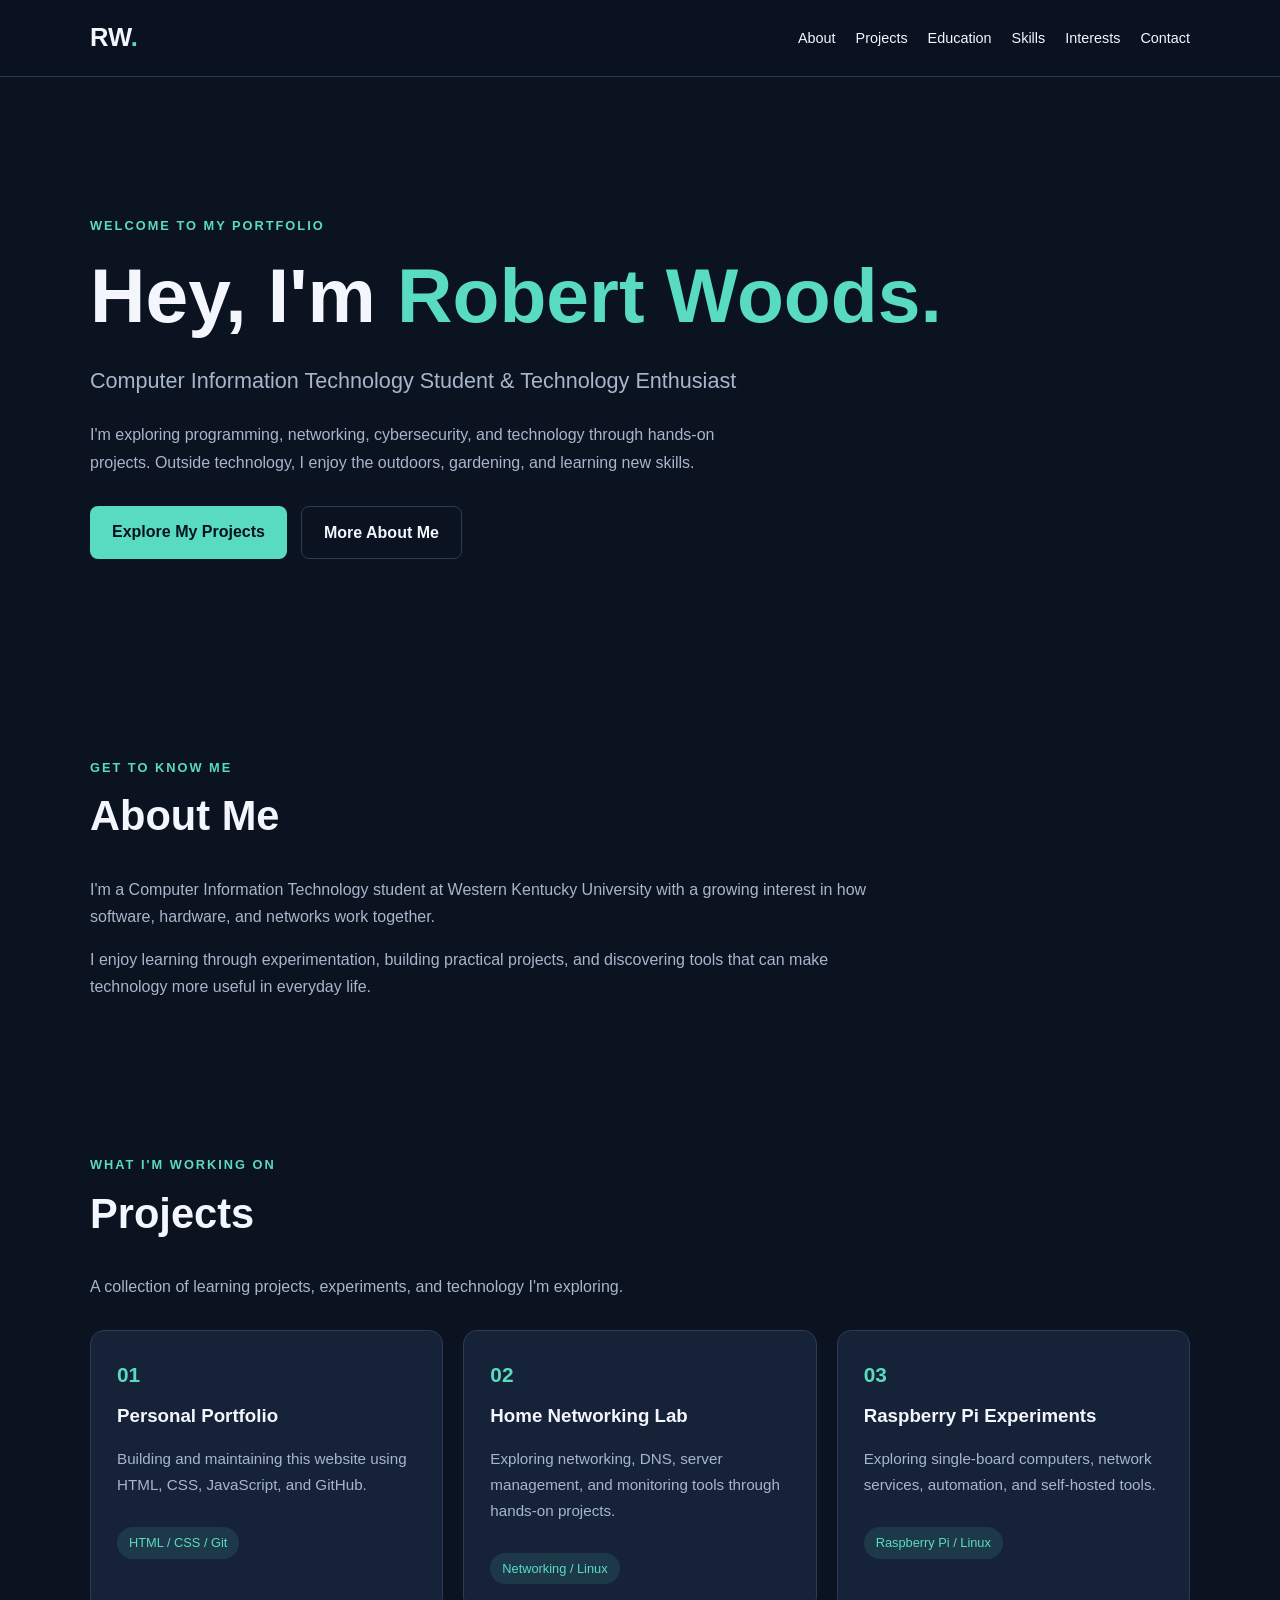
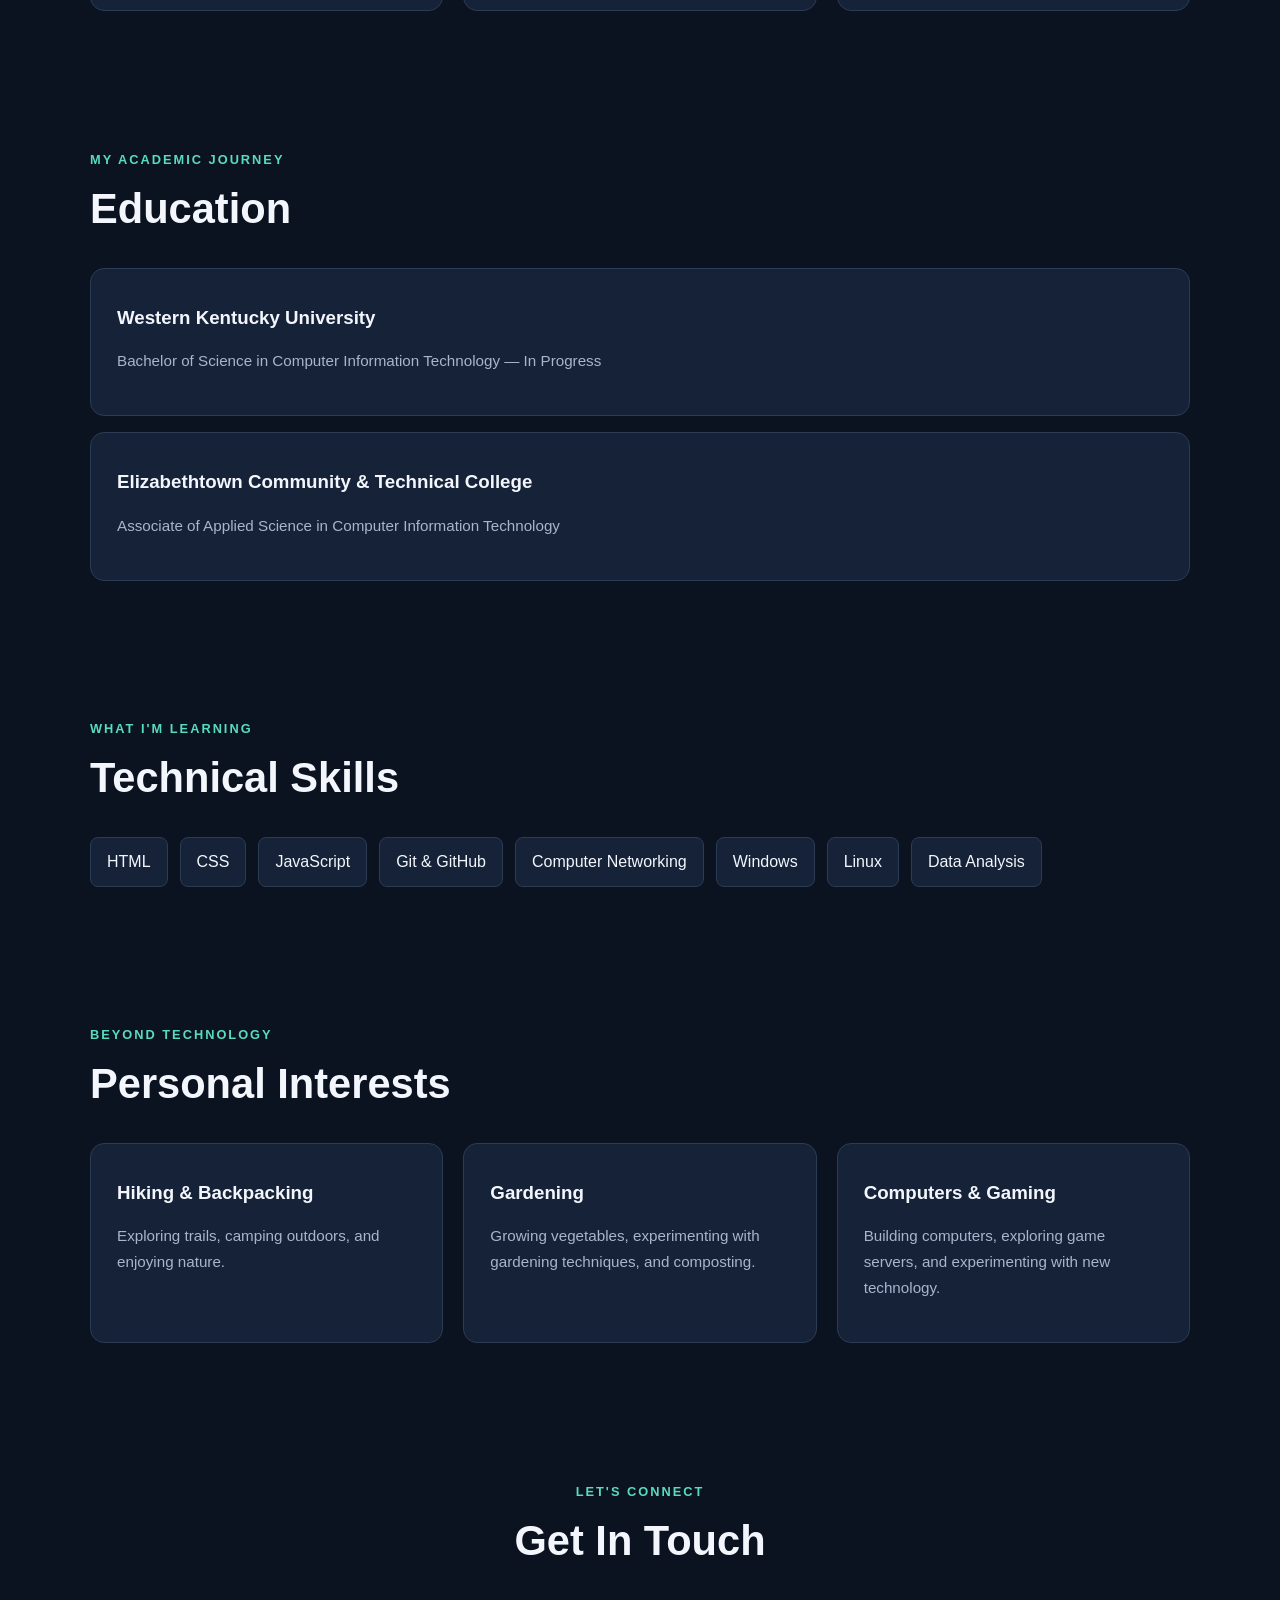
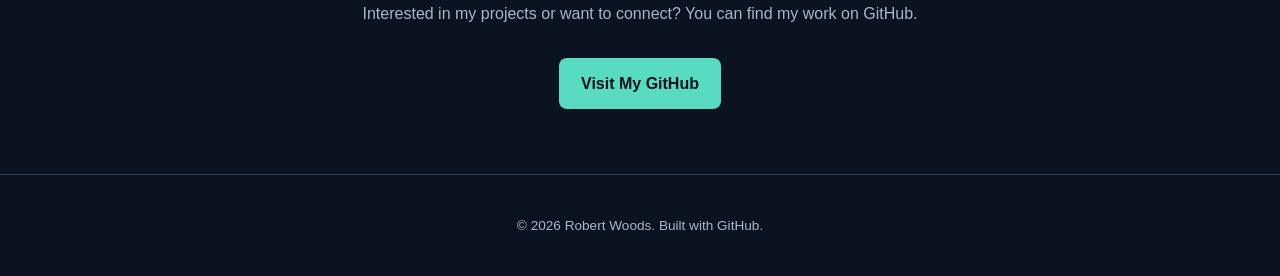
==== index.html @ d34045a2 "Build initial personal portfolio homepage" ====
<!DOCTYPE html>
<html lang="en">
<head>
  <meta charset="UTF-8">
  <meta name="viewport" content="width=device-width, initial-scale=1.0">
  <meta name="description" content="Robert Woods' personal portfolio, projects, skills, and interests.">
  <title>Robert Woods | Personal Portfolio</title>
  <link rel="stylesheet" href="style.css">
  <script src="script.js" defer></script>
</head>
<body>

  <!-- Navigation -->
  <header class="site-header">
    <nav class="nav container" aria-label="Main navigation">
      <a class="logo" href="#home">RW<span>.</span></a>

      <div class="nav-links">
        <a href="#about">About</a>
        <a href="#projects">Projects</a>
        <a href="#education">Education</a>
        <a href="#skills">Skills</a>
        <a href="#hobbies">Interests</a>
        <a href="#contact">Contact</a>
      </div>
    </nav>
  </header>

  <main>
    <!-- Hero -->
    <section id="home" class="hero container">
      <p class="eyebrow">WELCOME TO MY PORTFOLIO</p>
      <h1>Hey, I'm <span>Robert Woods.</span></h1>
      <p class="hero-subtitle">
        Computer Information Technology Student
        & Technology Enthusiast
      </p>
      <p class="hero-description">
        I'm exploring programming, networking, cybersecurity,
        and technology through hands-on projects. Outside
        technology, I enjoy the outdoors, gardening, and
        learning new skills.
      </p>
      <div class="hero-actions">
        <a class="btn primary" href="#projects">Explore My Projects</a>
        <a class="btn secondary" href="#about">More About Me</a>
      </div>
    </section>

    <!-- About -->
    <section id="about" class="section container">
      <p class="eyebrow">GET TO KNOW ME</p>
      <h2>About Me</h2>
      <p>
        I'm a Computer Information Technology student at
        Western Kentucky University with a growing interest
        in how software, hardware, and networks work together.
      </p>
      <p>
        I enjoy learning through experimentation, building
        practical projects, and discovering tools that can
        make technology more useful in everyday life.
      </p>
    </section>

    <!-- Projects -->
    <section id="projects" class="section container">
      <p class="eyebrow">WHAT I'M WORKING ON</p>
      <h2>Projects</h2>
      <p class="section-intro">
        A collection of learning projects, experiments,
        and technology I'm exploring.
      </p>

      <div class="card-grid">
        <article class="card">
          <span class="card-icon">01</span>
          <h3>Personal Portfolio</h3>
          <p>
            Building and maintaining this website using
            HTML, CSS, JavaScript, and GitHub.
          </p>
          <span class="tag">HTML / CSS / Git</span>
        </article>

        <article class="card">
          <span class="card-icon">02</span>
          <h3>Home Networking Lab</h3>
          <p>
            Exploring networking, DNS, server management,
            and monitoring tools through hands-on projects.
          </p>
          <span class="tag">Networking / Linux</span>
        </article>

        <article class="card">
          <span class="card-icon">03</span>
          <h3>Raspberry Pi Experiments</h3>
          <p>
            Exploring single-board computers, network
            services, automation, and self-hosted tools.
          </p>
          <span class="tag">Raspberry Pi / Linux</span>
        </article>
      </div>
    </section>

    <!-- Education -->
    <section id="education" class="section container">
      <p class="eyebrow">MY ACADEMIC JOURNEY</p>
      <h2>Education</h2>

      <div class="card">
        <h3>Western Kentucky University</h3>
        <p>
          Bachelor of Science in Computer Information
          Technology — In Progress
        </p>
      </div>

      <div class="card education-card">
        <h3>Elizabethtown Community & Technical College</h3>
        <p>
          Associate of Applied Science in
          Computer Information Technology
        </p>
      </div>
    </section>

    <!-- Skills -->
    <section id="skills" class="section container">
      <p class="eyebrow">WHAT I'M LEARNING</p>
      <h2>Technical Skills</h2>

      <div class="skill-list">
        <span>HTML</span>
        <span>CSS</span>
        <span>JavaScript</span>
        <span>Git & GitHub</span>
        <span>Computer Networking</span>
        <span>Windows</span>
        <span>Linux</span>
        <span>Data Analysis</span>
      </div>
    </section>

    <!-- Hobbies -->
    <section id="hobbies" class="section container">
      <p class="eyebrow">BEYOND TECHNOLOGY</p>
      <h2>Personal Interests</h2>

      <div class="card-grid">
        <article class="card">
          <h3>Hiking & Backpacking</h3>
          <p>
            Exploring trails, camping outdoors,
            and enjoying nature.
          </p>
        </article>

        <article class="card">
          <h3>Gardening</h3>
          <p>
            Growing vegetables, experimenting with
            gardening techniques, and composting.
          </p>
        </article>

        <article class="card">
          <h3>Computers & Gaming</h3>
          <p>
            Building computers, exploring game servers,
            and experimenting with new technology.
          </p>
        </article>
      </div>
    </section>

    <!-- Contact -->
    <section id="contact" class="section container contact">
      <p class="eyebrow">LET'S CONNECT</p>
      <h2>Get In Touch</h2>
      <p>
        Interested in my projects or want to connect?
        You can find my work on GitHub.
      </p>
      <a class="btn primary"
         href="https://github.com/Rwoods04"
         target="_blank"
         rel="noopener noreferrer">
        Visit My GitHub
      </a>
    </section>
  </main>

  <footer class="site-footer">
    <p>© <span id="year">2026</span> Robert Woods. Built with GitHub.</p>
  </footer>

</body>
</html>
---- style.css ----
/* Global theme */
:root {
  --background: #0b1220;
  --surface: #152238;
  --text: #f3f6fc;
  --muted: #a7b6cb;
  --accent: #59dbc1;
  --border: #2b3c54;
}

* {
  box-sizing: border-box;
}

html {
  scroll-behavior: smooth;
  scroll-padding-top: 90px;
}

body {
  margin: 0;
  font-family: "Segoe UI", Arial, sans-serif;
  background: var(--background);
  color: var(--text);
  line-height: 1.7;
}

a {
  color: inherit;
  text-decoration: none;
}

.container {
  width: min(1100px, 90%);
  margin: 0 auto;
}

/* Navigation */
.site-header {
  position: sticky;
  top: 0;
  z-index: 10;
  background: rgba(11, 18, 32, 0.97);
  border-bottom: 1px solid var(--border);
}

.nav {
  display: flex;
  justify-content: space-between;
  align-items: center;
  gap: 20px;
  min-height: 76px;
}

.logo {
  font-size: 1.6rem;
  font-weight: 800;
}

.logo span,
.hero h1 span {
  color: var(--accent);
}

.nav-links {
  display: flex;
  flex-wrap: wrap;
  gap: 20px;
  font-size: 0.9rem;
}

.nav-links a:hover,
.nav-links a:focus-visible {
  color: var(--accent);
}

/* Homepage hero */
.hero {
  padding-top: 125px;
  padding-bottom: 125px;
}

.eyebrow {
  color: var(--accent);
  font-size: 0.8rem;
  font-weight: 700;
  letter-spacing: 2px;
  text-transform: uppercase;
}

h1, h2, h3 {
  line-height: 1.2;
}

.hero h1 {
  font-size: clamp(2.6rem, 6vw, 4.8rem);
  margin: 12px 0;
}

.hero-subtitle {
  font-size: 1.35rem;
  color: var(--muted);
}

.hero-description {
  max-width: 650px;
  color: var(--muted);
}

.hero-actions {
  display: flex;
  flex-wrap: wrap;
  gap: 14px;
  margin-top: 30px;
}

/* Buttons */
.btn {
  display: inline-block;
  padding: 12px 22px;
  border-radius: 8px;
  font-weight: 600;
  transition: transform 0.2s, background 0.2s;
}

.btn:hover {
  transform: translateY(-3px);
}

.primary {
  background: var(--accent);
  color: #07131c;
}

.secondary {
  border: 1px solid var(--border);
  color: var(--text);
}

/* Content sections */
.section {
  padding-top: 60px;
  padding-bottom: 65px;
}

.section h2 {
  font-size: clamp(1.9rem, 4vw, 2.6rem);
  margin-top: 8px;
}

.section > p:not(.eyebrow) {
  max-width: 780px;
  color: var(--muted);
}

.card-grid {
  display: grid;
  grid-template-columns: repeat(3, minmax(0, 1fr));
  gap: 20px;
  margin-top: 30px;
}

.card {
  background: var(--surface);
  border: 1px solid var(--border);
  border-radius: 14px;
  padding: 26px;
  margin-top: 18px;
  transition: border-color 0.2s, transform 0.2s;
}

.card-grid .card {
  margin-top: 0;
}

.card:hover {
  border-color: var(--accent);
  transform: translateY(-4px);
}

.card h3 {
  margin-top: 12px;
}

.card p {
  color: var(--muted);
  font-size: 0.95rem;
}

.card-icon {
  color: var(--accent);
  font-size: 1.3rem;
  font-weight: 800;
}

.tag {
  display: inline-block;
  margin-top: 14px;
  padding: 5px 12px;
  background: rgba(89, 219, 193, 0.12);
  color: var(--accent);
  border-radius: 20px;
  font-size: 0.8rem;
}

.education-card {
  margin-top: 16px;
}

/* Skills */
.skill-list {
  display: flex;
  flex-wrap: wrap;
  gap: 12px;
  margin-top: 24px;
}

.skill-list span {
  background: var(--surface);
  border: 1px solid var(--border);
  border-radius: 8px;
  padding: 10px 16px;
}

/* Contact and footer */
.contact {
  text-align: center;
}

.contact p {
  margin-left: auto;
  margin-right: auto;
}

.contact .btn {
  margin-top: 15px;
}

.site-footer {
  text-align: center;
  padding: 25px;
  border-top: 1px solid var(--border);
  color: var(--muted);
  font-size: 0.85rem;
}

/* Mobile layouts */
@media (max-width: 760px) {
  .nav {
    flex-direction: column;
    padding: 16px 0;
  }

  .nav-links {
    justify-content: center;
    gap: 10px 16px;
  }

  .hero {
    padding-top: 75px;
    padding-bottom: 75px;
  }

  .card-grid {
    grid-template-columns: 1fr;
  }

  .section {
    padding-top: 45px;
    padding-bottom: 45px;
  }
}

/* Accessibility */
@media (prefers-reduced-motion: reduce) {
  html {
    scroll-behavior: auto;
  }

  .btn, .card {
    transition: none;
  }
}
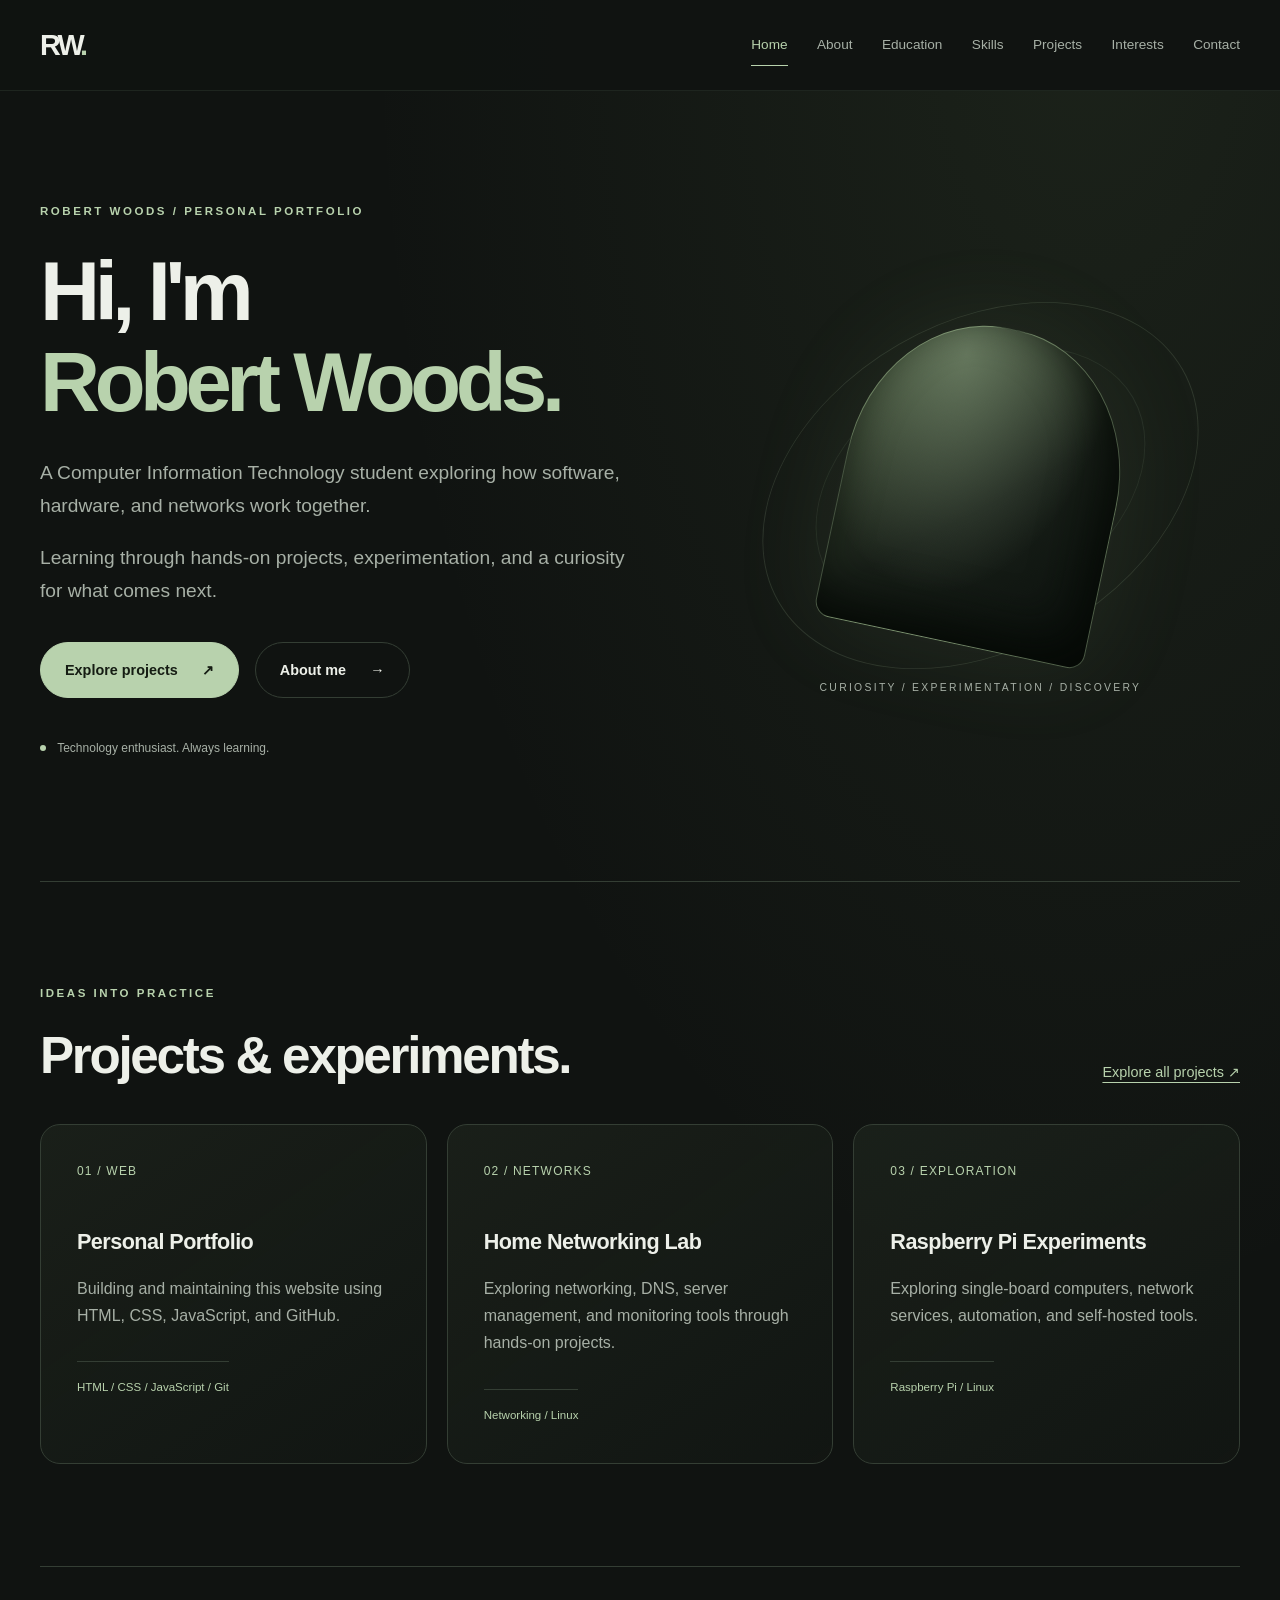
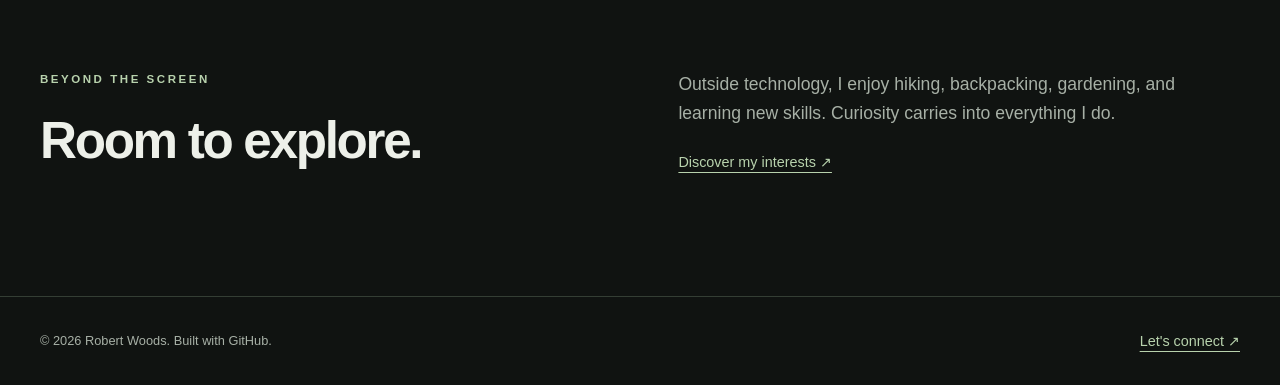
==== commit fadc03ad: "Build multi page portfolio foundation" ====
--- a/index.html
+++ b/index.html
@@ -1,202 +1,41 @@
-
-<!DOCTYPE html>
+﻿<!DOCTYPE html>
 <html lang="en">
 <head>
   <meta charset="UTF-8">
   <meta name="viewport" content="width=device-width, initial-scale=1.0">
-  <meta name="description" content="Robert Woods' personal portfolio, projects, skills, and interests.">
-  <title>Robert Woods | Personal Portfolio</title>
+  <meta name="description" content="Meet Robert Woods, a Computer Information Technology student exploring programming, networking, and hands-on technology projects.">
+  <meta name="theme-color" content="#101311">
+  <title>Robert Woods | CIT Student &amp; Technology Enthusiast</title>
   <link rel="stylesheet" href="style.css">
   <script src="script.js" defer></script>
 </head>
 <body>
-
-  <!-- Navigation -->
+  <a class="skip-link" href="#main-content">Skip to content</a>
   <header class="site-header">
     <nav class="nav container" aria-label="Main navigation">
-      <a class="logo" href="#home">RW<span>.</span></a>
-
-      <div class="nav-links">
-        <a href="#about">About</a>
-        <a href="#projects">Projects</a>
-        <a href="#education">Education</a>
-        <a href="#skills">Skills</a>
-        <a href="#hobbies">Interests</a>
-        <a href="#contact">Contact</a>
+      <a class="logo" href="index.html" aria-label="Robert Woods home">RW<span>.</span></a>
+      <button class="menu-toggle" type="button" aria-expanded="false" aria-controls="nav-links" hidden>Menu</button>
+      <div class="nav-links" id="nav-links">
+        <a href="index.html" aria-current="page">Home</a>
+        <a href="about.html">About</a>
+        <a href="education.html">Education</a>
+        <a href="skills.html">Skills</a>
+        <a href="projects.html">Projects</a>
+        <a href="interests.html">Interests</a>
+        <a href="contacts.html">Contact</a>
       </div>
     </nav>
   </header>
-
-  <main>
-    <!-- Hero -->
-    <section id="home" class="hero container">
-      <p class="eyebrow">WELCOME TO MY PORTFOLIO</p>
-      <h1>Hey, I'm <span>Robert Woods.</span></h1>
-      <p class="hero-subtitle">
-        Computer Information Technology Student
-        & Technology Enthusiast
-      </p>
-      <p class="hero-description">
-        I'm exploring programming, networking, cybersecurity,
-        and technology through hands-on projects. Outside
-        technology, I enjoy the outdoors, gardening, and
-        learning new skills.
-      </p>
-      <div class="hero-actions">
-        <a class="btn primary" href="#projects">Explore My Projects</a>
-        <a class="btn secondary" href="#about">More About Me</a>
-      </div>
-    </section>
-
-    <!-- About -->
-    <section id="about" class="section container">
-      <p class="eyebrow">GET TO KNOW ME</p>
-      <h2>About Me</h2>
-      <p>
-        I'm a Computer Information Technology student at
-        Western Kentucky University with a growing interest
-        in how software, hardware, and networks work together.
-      </p>
-      <p>
-        I enjoy learning through experimentation, building
-        practical projects, and discovering tools that can
-        make technology more useful in everyday life.
-      </p>
-    </section>
-
-    <!-- Projects -->
-    <section id="projects" class="section container">
-      <p class="eyebrow">WHAT I'M WORKING ON</p>
-      <h2>Projects</h2>
-      <p class="section-intro">
-        A collection of learning projects, experiments,
-        and technology I'm exploring.
-      </p>
-
-      <div class="card-grid">
-        <article class="card">
-          <span class="card-icon">01</span>
-          <h3>Personal Portfolio</h3>
-          <p>
-            Building and maintaining this website using
-            HTML, CSS, JavaScript, and GitHub.
-          </p>
-          <span class="tag">HTML / CSS / Git</span>
-        </article>
-
-        <article class="card">
-          <span class="card-icon">02</span>
-          <h3>Home Networking Lab</h3>
-          <p>
-            Exploring networking, DNS, server management,
-            and monitoring tools through hands-on projects.
-          </p>
-          <span class="tag">Networking / Linux</span>
-        </article>
-
-        <article class="card">
-          <span class="card-icon">03</span>
-          <h3>Raspberry Pi Experiments</h3>
-          <p>
-            Exploring single-board computers, network
-            services, automation, and self-hosted tools.
-          </p>
-          <span class="tag">Raspberry Pi / Linux</span>
-        </article>
-      </div>
-    </section>
-
-    <!-- Education -->
-    <section id="education" class="section container">
-      <p class="eyebrow">MY ACADEMIC JOURNEY</p>
-      <h2>Education</h2>
-
-      <div class="card">
-        <h3>Western Kentucky University</h3>
-        <p>
-          Bachelor of Science in Computer Information
-          Technology — In Progress
-        </p>
-      </div>
-
-      <div class="card education-card">
-        <h3>Elizabethtown Community & Technical College</h3>
-        <p>
-          Associate of Applied Science in
-          Computer Information Technology
-        </p>
-      </div>
-    </section>
-
-    <!-- Skills -->
-    <section id="skills" class="section container">
-      <p class="eyebrow">WHAT I'M LEARNING</p>
-      <h2>Technical Skills</h2>
-
-      <div class="skill-list">
-        <span>HTML</span>
-        <span>CSS</span>
-        <span>JavaScript</span>
-        <span>Git & GitHub</span>
-        <span>Computer Networking</span>
-        <span>Windows</span>
-        <span>Linux</span>
-        <span>Data Analysis</span>
-      </div>
-    </section>
-
-    <!-- Hobbies -->
-    <section id="hobbies" class="section container">
-      <p class="eyebrow">BEYOND TECHNOLOGY</p>
-      <h2>Personal Interests</h2>
-
-      <div class="card-grid">
-        <article class="card">
-          <h3>Hiking & Backpacking</h3>
-          <p>
-            Exploring trails, camping outdoors,
-            and enjoying nature.
-          </p>
-        </article>
-
-        <article class="card">
-          <h3>Gardening</h3>
-          <p>
-            Growing vegetables, experimenting with
-            gardening techniques, and composting.
-          </p>
-        </article>
-
-        <article class="card">
-          <h3>Computers & Gaming</h3>
-          <p>
-            Building computers, exploring game servers,
-            and experimenting with new technology.
-          </p>
-        </article>
-      </div>
-    </section>
-
-    <!-- Contact -->
-    <section id="contact" class="section container contact">
-      <p class="eyebrow">LET'S CONNECT</p>
-      <h2>Get In Touch</h2>
-      <p>
-        Interested in my projects or want to connect?
-        You can find my work on GitHub.
-      </p>
-      <a class="btn primary"
-         href="https://github.com/Rwoods04"
-         target="_blank"
-         rel="noopener noreferrer">
-        Visit My GitHub
-      </a>
-    </section>
+  <main id="main-content" tabindex="-1">
+<section class="hero container" aria-labelledby="hero-title"><div><p class="eyebrow">Robert Woods / Personal portfolio</p><h1 id="hero-title">Hi, I'm<br><span>Robert Woods.</span></h1><p class="lead">A Computer Information Technology student exploring how software, hardware, and networks work together.</p><p class="lead">Learning through hands-on projects, experimentation, and a curiosity for what comes next.</p><div class="hero-actions"><a class="btn primary" href="projects.html">Explore projects <span aria-hidden="true">↗</span></a><a class="btn" href="about.html">About me <span aria-hidden="true">→</span></a></div><p class="hero-note">Technology enthusiast. Always learning.</p></div><div class="hero-art" aria-hidden="true"><div class="orbit"></div><div class="monolith"></div><span class="art-label">Curiosity / Experimentation / Discovery</span></div></section>
+<section class="section container" aria-labelledby="featured-title"><div class="section-heading"><div><p class="eyebrow">Ideas into practice</p><h2 id="featured-title">Projects &amp; experiments.</h2></div><a class="text-link" href="projects.html">Explore all projects ↗</a></div><div class="card-grid">
+<article class="card"><span class="card-number">01 / WEB</span><h3>Personal Portfolio</h3><p>Building and maintaining this website using HTML, CSS, JavaScript, and GitHub.</p><span class="tag">HTML / CSS / JavaScript / Git</span></article>
+<article class="card"><span class="card-number">02 / NETWORKS</span><h3>Home Networking Lab</h3><p>Exploring networking, DNS, server management, and monitoring tools through hands-on projects.</p><span class="tag">Networking / Linux</span></article>
+<article class="card"><span class="card-number">03 / EXPLORATION</span><h3>Raspberry Pi Experiments</h3><p>Exploring single-board computers, network services, automation, and self-hosted tools.</p><span class="tag">Raspberry Pi / Linux</span></article></div></section>
+<section class="section container" aria-labelledby="beyond-title"><div class="split"><div><p class="eyebrow">Beyond the screen</p><h2 id="beyond-title">Room to explore.</h2></div><div class="prose"><p>Outside technology, I enjoy hiking, backpacking, gardening, and learning new skills. Curiosity carries into everything I do.</p><a class="text-link" href="interests.html">Discover my interests ↗</a></div></div></section>
   </main>
-
   <footer class="site-footer">
-    <p>© <span id="year">2026</span> Robert Woods. Built with GitHub.</p>
+    <div class="footer-inner container"><p>© <span id="year">2026</span> Robert Woods. Built with GitHub.</p><a class="text-link" href="contacts.html">Let's connect ↗</a></div>
   </footer>
-
 </body>
 </html>
--- a/style.css
+++ b/style.css
@@ -1,284 +1,79 @@
-
-/* Global theme */
-:root {
-  --background: #0b1220;
-  --surface: #152238;
-  --text: #f3f6fc;
-  --muted: #a7b6cb;
-  --accent: #59dbc1;
-  --border: #2b3c54;
+﻿/* Set --hero-image to a local url(...) when final imagery is available. */
+:root{color-scheme:dark;--bg:#101311;--surface:#191e1a;--text:#edf0e9;--muted:#a7b0a6;--accent:#b8d2ad;--border:#343e34;--hero-image:none;--radius:1.25rem;--space:clamp(4rem,8vw,8rem)}
+*{box-sizing:border-box}
+html{scroll-behavior:smooth;scroll-padding-top:7rem}
+body{margin:0;background:radial-gradient(ellipse at 85% 0,#789d611c,transparent 45rem),var(--bg);color:var(--text);font-family:"Segoe UI",Arial,sans-serif;line-height:1.7}
+a{color:inherit;text-decoration:none}button{font:inherit}
+:focus-visible{outline:2px solid var(--accent);outline-offset:6px}
+::selection{background:var(--accent);color:var(--bg)}
+.container{width:min(1200px,calc(100% - 3rem));margin-inline:auto}
+.skip-link{position:absolute;top:-6rem;left:1rem;z-index:100;padding:.8rem 1.2rem;background:var(--accent);color:var(--bg)}
+.skip-link:focus{top:1rem}
+.site-header{position:sticky;top:0;z-index:20;background:#101311f2;border-bottom:1px solid #343e3470}
+.nav{min-height:90px;display:flex;justify-content:space-between;align-items:center;gap:2rem}
+.logo{font-size:1.8rem;font-weight:800;letter-spacing:-.1em}.logo span{color:var(--accent)}
+.nav-links{display:flex;align-items:center;gap:clamp(1rem,2.3vw,2rem)}
+.nav-links a{color:var(--muted);font-size:.85rem;padding-block:.5rem;transition:color .2s}
+.nav-links a:hover,.nav-links a[aria-current="page"]{color:var(--accent)}
+.nav-links a[aria-current="page"]{box-shadow:0 1px var(--accent)}
+.menu-toggle{display:none;border:1px solid var(--border);background:var(--surface);color:var(--text);padding:.5rem 1rem;border-radius:.5rem;cursor:pointer}
+.hero{position:relative;isolation:isolate;display:grid;grid-template-columns:1.25fr 1fr;align-items:center;gap:2rem;min-height:min(790px,90vh);padding-block:5rem}
+.hero::before{content:"";position:absolute;inset:0;background-image:var(--hero-image);background-position:center;background-size:cover;opacity:.2;z-index:-1;pointer-events:none}
+.eyebrow{color:var(--accent);font-size:.72rem;font-weight:600;letter-spacing:.22em;text-transform:uppercase;margin:0 0 1.5rem}
+h1,h2,h3,p{margin-top:0}h1,h2,h3{line-height:1.1;font-weight:600}
+h1{font-size:clamp(3.2rem,6.5vw,6rem);letter-spacing:-.065em;margin-bottom:1.8rem}h1 span{color:var(--accent)}
+h2{font-size:clamp(2rem,4vw,3.5rem);letter-spacing:-.045em;margin-bottom:1.5rem}
+h3{font-size:1.35rem;letter-spacing:-.025em}
+.lead{color:var(--muted);font-size:clamp(1.05rem,1.5vw,1.2rem);max-width:38rem}
+.hero-actions{display:flex;flex-wrap:wrap;gap:1rem;margin-top:2.2rem}
+.btn{display:inline-flex;align-items:center;justify-content:center;gap:1.5rem;padding:.9rem 1.5rem;border:1px solid var(--border);border-radius:99px;font-size:.9rem;font-weight:600;transition:transform .2s,background .2s,border-color .2s}
+.btn:hover{transform:translateY(-3px);border-color:var(--accent);background:#b8d2ad12}
+.btn.primary{background:var(--accent);color:#151c13;border-color:var(--accent)}.btn.primary:hover{background:#cee1c6}
+.hero-art{position:relative;height:470px;display:grid;place-items:center;pointer-events:none}
+.orbit{position:absolute;width:90%;aspect-ratio:1;border:1px solid #b8d2ad25;border-radius:50%;transform:rotate(-30deg) scaleY(.7)}
+.orbit::after{content:"";position:absolute;inset:12%;border:1px solid #b8d2ad18;border-radius:50%}
+.monolith{width:53%;height:68%;border:1px solid #aecb9d55;border-radius:48% 48% 1rem 1rem;transform:rotate(12deg);background:radial-gradient(ellipse at 35% 10%,#b8d2ad60,transparent 60%),linear-gradient(140deg,#45563b,#181f18 55%,#0b100d);box-shadow:0 0 100px #a0c68918,inset -15px -20px 50px #050905}
+.art-label{position:absolute;bottom:1.5rem;font-size:.65rem;letter-spacing:.22em;text-transform:uppercase;color:var(--muted)}
+.hero-note{color:var(--muted);font-size:.75rem;margin-top:2.5rem;display:flex;align-items:center;gap:.7rem}
+.hero-note::before{content:"";width:6px;height:6px;background:var(--accent);border-radius:50%}
+.section{padding-block:var(--space);border-top:1px solid var(--border)}
+.section-heading{display:flex;justify-content:space-between;gap:2rem;align-items:end;margin-bottom:2.5rem}.section-heading h2{margin-bottom:0}
+.text-link{color:var(--accent);font-size:.9rem;text-decoration:underline;text-underline-offset:.35em}
+.card-grid{display:grid;grid-template-columns:repeat(3,minmax(0,1fr));gap:1.25rem}
+.card{position:relative;padding:clamp(1.5rem,3vw,2.25rem);border:1px solid var(--border);border-radius:var(--radius);background:linear-gradient(145deg,#232c2280,#151a1570);transition:transform .25s,border-color .25s}
+.card:hover{transform:translateY(-4px);border-color:#b8d2ad80}
+.card p,.prose p{color:var(--muted)}.card p:last-child{margin-bottom:0}
+.card-number{display:block;font-size:.75rem;color:var(--accent);letter-spacing:.1em;margin-bottom:3rem}
+.tag{display:inline-block;font-size:.72rem;color:var(--accent);border-top:1px solid var(--border);padding-top:1rem;margin-top:1rem}
+.page-intro{padding-block:var(--space) 3rem;max-width:56rem}.page-intro h1{font-size:clamp(3rem,6vw,5.5rem)}
+.page-content{padding-bottom:var(--space)}
+.split{display:grid;grid-template-columns:1fr 1fr;gap:clamp(2rem,6vw,6rem)}
+.prose{max-width:46rem;font-size:1.1rem}
+.statement{font-size:clamp(1.8rem,3.5vw,3rem);line-height:1.3;letter-spacing:-.035em;color:var(--accent)}
+.education-entry{display:grid;grid-template-columns:.4fr 1fr;gap:2rem;padding-block:2rem;border-top:1px solid var(--border)}.education-entry p{color:var(--muted)}
+.skill-list{display:flex;flex-wrap:wrap;gap:.7rem;list-style:none;padding:0;margin:1.5rem 0 0}
+.skill-list li{padding:.6rem 1rem;border:1px solid var(--border);border-radius:99px;color:var(--accent);font-size:.85rem}
+.contact-panel{padding:clamp(2rem,6vw,5rem);background:radial-gradient(ellipse at top right,#789d6125,transparent 70%),var(--surface);border:1px solid var(--border);border-radius:var(--radius)}
+.site-footer{padding-block:2rem;border-top:1px solid var(--border);color:var(--muted);font-size:.8rem}
+.footer-inner{display:flex;justify-content:space-between;flex-wrap:wrap;gap:1rem;align-items:center}.footer-inner p{margin:0}
+/* Default content is visible even without JavaScript. */
+.reveal-in{animation:arrive .65s ease-out both}
+@keyframes arrive{from{opacity:.3;transform:translateY(18px)}to{opacity:1;transform:translateY(0)}}
+@media(max-width:900px){
+.nav{flex-wrap:wrap;gap:0;padding-block:1rem;min-height:80px}
+.nav-links{flex-basis:100%;flex-wrap:wrap;gap:.5rem 1.5rem;padding-block:1rem}
+.menu-toggle:not([hidden]){display:inline-flex}.nav-links[hidden]{display:none}
+.hero{grid-template-columns:1.3fr 1fr;min-height:auto}.hero-art{height:350px}
+.card-grid{grid-template-columns:1fr}.card-number{margin-bottom:1.5rem}
 }
-
-* {
-  box-sizing: border-box;
+@media(max-width:600px){
+.container{width:calc(100% - 2.5rem)}.hero{grid-template-columns:1fr;padding-top:4rem;gap:0}
+.hero-art{height:300px;max-width:340px;width:100%;margin-inline:auto}
+.section-heading,.split{display:grid;grid-template-columns:1fr}
+.education-entry{grid-template-columns:1fr;gap:.5rem}.page-intro{padding-top:4rem}
 }
-
-html {
-  scroll-behavior: smooth;
-  scroll-padding-top: 90px;
+@media(prefers-reduced-motion:reduce){
+html{scroll-behavior:auto}*,*::before,*::after{animation:none!important;transition:none!important}
+.btn:hover,.card:hover{transform:none}
 }
-
-body {
-  margin: 0;
-  font-family: "Segoe UI", Arial, sans-serif;
-  background: var(--background);
-  color: var(--text);
-  line-height: 1.7;
-}
-
-a {
-  color: inherit;
-  text-decoration: none;
-}
-
-.container {
-  width: min(1100px, 90%);
-  margin: 0 auto;
-}
-
-/* Navigation */
-.site-header {
-  position: sticky;
-  top: 0;
-  z-index: 10;
-  background: rgba(11, 18, 32, 0.97);
-  border-bottom: 1px solid var(--border);
-}
-
-.nav {
-  display: flex;
-  justify-content: space-between;
-  align-items: center;
-  gap: 20px;
-  min-height: 76px;
-}
-
-.logo {
-  font-size: 1.6rem;
-  font-weight: 800;
-}
-
-.logo span,
-.hero h1 span {
-  color: var(--accent);
-}
-
-.nav-links {
-  display: flex;
-  flex-wrap: wrap;
-  gap: 20px;
-  font-size: 0.9rem;
-}
-
-.nav-links a:hover,
-.nav-links a:focus-visible {
-  color: var(--accent);
-}
-
-/* Homepage hero */
-.hero {
-  padding-top: 125px;
-  padding-bottom: 125px;
-}
-
-.eyebrow {
-  color: var(--accent);
-  font-size: 0.8rem;
-  font-weight: 700;
-  letter-spacing: 2px;
-  text-transform: uppercase;
-}
-
-h1, h2, h3 {
-  line-height: 1.2;
-}
-
-.hero h1 {
-  font-size: clamp(2.6rem, 6vw, 4.8rem);
-  margin: 12px 0;
-}
-
-.hero-subtitle {
-  font-size: 1.35rem;
-  color: var(--muted);
-}
-
-.hero-description {
-  max-width: 650px;
-  color: var(--muted);
-}
-
-.hero-actions {
-  display: flex;
-  flex-wrap: wrap;
-  gap: 14px;
-  margin-top: 30px;
-}
-
-/* Buttons */
-.btn {
-  display: inline-block;
-  padding: 12px 22px;
-  border-radius: 8px;
-  font-weight: 600;
-  transition: transform 0.2s, background 0.2s;
-}
-
-.btn:hover {
-  transform: translateY(-3px);
-}
-
-.primary {
-  background: var(--accent);
-  color: #07131c;
-}
-
-.secondary {
-  border: 1px solid var(--border);
-  color: var(--text);
-}
-
-/* Content sections */
-.section {
-  padding-top: 60px;
-  padding-bottom: 65px;
-}
-
-.section h2 {
-  font-size: clamp(1.9rem, 4vw, 2.6rem);
-  margin-top: 8px;
-}
-
-.section > p:not(.eyebrow) {
-  max-width: 780px;
-  color: var(--muted);
-}
-
-.card-grid {
-  display: grid;
-  grid-template-columns: repeat(3, minmax(0, 1fr));
-  gap: 20px;
-  margin-top: 30px;
-}
-
-.card {
-  background: var(--surface);
-  border: 1px solid var(--border);
-  border-radius: 14px;
-  padding: 26px;
-  margin-top: 18px;
-  transition: border-color 0.2s, transform 0.2s;
-}
-
-.card-grid .card {
-  margin-top: 0;
-}
-
-.card:hover {
-  border-color: var(--accent);
-  transform: translateY(-4px);
-}
-
-.card h3 {
-  margin-top: 12px;
-}
-
-.card p {
-  color: var(--muted);
-  font-size: 0.95rem;
-}
-
-.card-icon {
-  color: var(--accent);
-  font-size: 1.3rem;
-  font-weight: 800;
-}
-
-.tag {
-  display: inline-block;
-  margin-top: 14px;
-  padding: 5px 12px;
-  background: rgba(89, 219, 193, 0.12);
-  color: var(--accent);
-  border-radius: 20px;
-  font-size: 0.8rem;
-}
-
-.education-card {
-  margin-top: 16px;
-}
-
-/* Skills */
-.skill-list {
-  display: flex;
-  flex-wrap: wrap;
-  gap: 12px;
-  margin-top: 24px;
-}
-
-.skill-list span {
-  background: var(--surface);
-  border: 1px solid var(--border);
-  border-radius: 8px;
-  padding: 10px 16px;
-}
-
-/* Contact and footer */
-.contact {
-  text-align: center;
-}
-
-.contact p {
-  margin-left: auto;
-  margin-right: auto;
-}
-
-.contact .btn {
-  margin-top: 15px;
-}
-
-.site-footer {
-  text-align: center;
-  padding: 25px;
-  border-top: 1px solid var(--border);
-  color: var(--muted);
-  font-size: 0.85rem;
-}
-
-/* Mobile layouts */
-@media (max-width: 760px) {
-  .nav {
-    flex-direction: column;
-    padding: 16px 0;
-  }
-
-  .nav-links {
-    justify-content: center;
-    gap: 10px 16px;
-  }
-
-  .hero {
-    padding-top: 75px;
-    padding-bottom: 75px;
-  }
-
-  .card-grid {
-    grid-template-columns: 1fr;
-  }
-
-  .section {
-    padding-top: 45px;
-    padding-bottom: 45px;
-  }
-}
-
-/* Accessibility */
-@media (prefers-reduced-motion: reduce) {
-  html {
-    scroll-behavior: auto;
-  }
-
-  .btn, .card {
-    transition: none;
-  }
-}
+.sr-only{position:absolute;width:1px;height:1px;padding:0;margin:-1px;overflow:hidden;clip-path:inset(50%);white-space:nowrap;border:0}
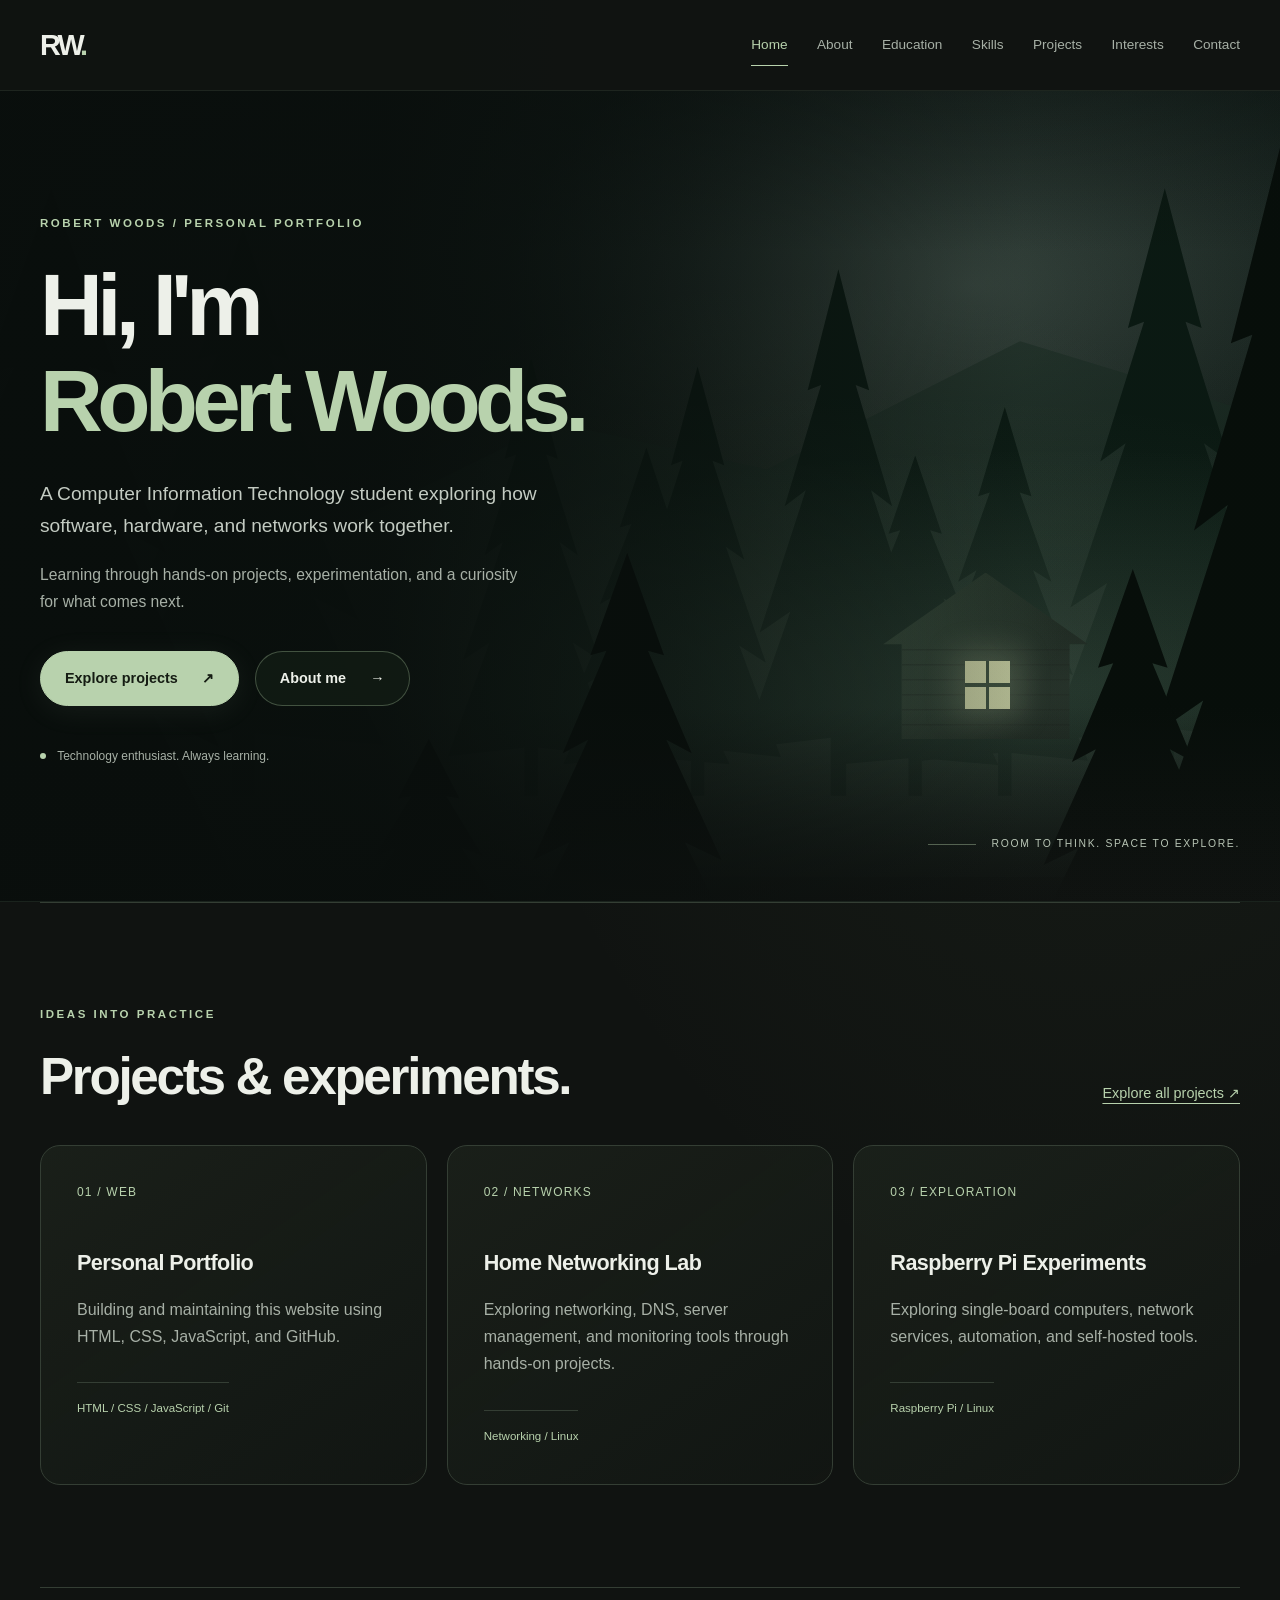
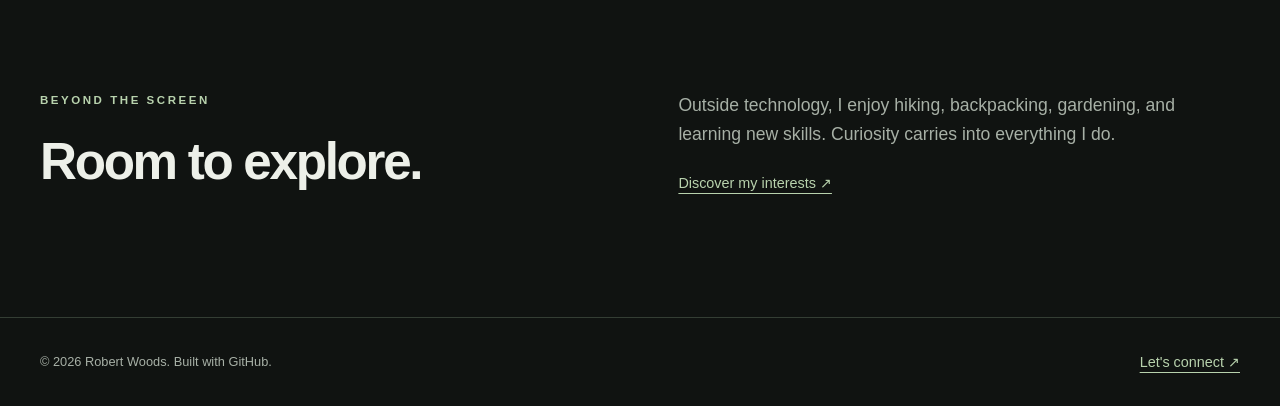
==== commit 93b2852d: "Refine homepage with cinematic forest hero" ====
--- a/index.html
+++ b/index.html
@@ -1,4 +1,4 @@
-﻿<!DOCTYPE html>
+<!DOCTYPE html>
 <html lang="en">
 <head>
   <meta charset="UTF-8">
@@ -27,7 +27,35 @@
     </nav>
   </header>
   <main id="main-content" tabindex="-1">
-<section class="hero container" aria-labelledby="hero-title"><div><p class="eyebrow">Robert Woods / Personal portfolio</p><h1 id="hero-title">Hi, I'm<br><span>Robert Woods.</span></h1><p class="lead">A Computer Information Technology student exploring how software, hardware, and networks work together.</p><p class="lead">Learning through hands-on projects, experimentation, and a curiosity for what comes next.</p><div class="hero-actions"><a class="btn primary" href="projects.html">Explore projects <span aria-hidden="true">↗</span></a><a class="btn" href="about.html">About me <span aria-hidden="true">→</span></a></div><p class="hero-note">Technology enthusiast. Always learning.</p></div><div class="hero-art" aria-hidden="true"><div class="orbit"></div><div class="monolith"></div><span class="art-label">Curiosity / Experimentation / Discovery</span></div></section>
+<section class="hero forest-hero" aria-labelledby="hero-title">
+  <!-- Decorative CSS scenery remains useful until a local background image is chosen. -->
+  <div class="forest-scene" aria-hidden="true">
+    <div class="forest-image"></div>
+    <div class="forest-ridge"></div>
+    <div class="forest-trees forest-trees--distant">
+      <i></i><i></i><i></i><i></i><i></i><i></i><i></i><i></i><i></i>
+    </div>
+    <div class="forest-cabin"><span class="cabin-window"></span></div>
+    <div class="forest-mist"></div>
+    <div class="forest-trees forest-trees--near">
+      <i></i><i></i><i></i><i></i><i></i>
+    </div>
+  </div>
+  <div class="hero-inner container">
+    <div class="hero-copy">
+      <p class="eyebrow">Robert Woods / Personal portfolio</p>
+      <h1 id="hero-title">Hi, I'm<br><span>Robert Woods.</span></h1>
+      <p class="lead">A Computer Information Technology student exploring how software, hardware, and networks work together.</p>
+      <p class="hero-description">Learning through hands-on projects, experimentation, and a curiosity for what comes next.</p>
+      <div class="hero-actions">
+        <a class="btn primary" href="projects.html">Explore projects <span aria-hidden="true">↗</span></a>
+        <a class="btn" href="about.html">About me <span aria-hidden="true">→</span></a>
+      </div>
+      <p class="hero-note">Technology enthusiast. Always learning.</p>
+    </div>
+    <div class="hero-caption" aria-hidden="true"><span class="caption-line"></span>Room to think. Space to explore.</div>
+  </div>
+</section>
 <section class="section container" aria-labelledby="featured-title"><div class="section-heading"><div><p class="eyebrow">Ideas into practice</p><h2 id="featured-title">Projects &amp; experiments.</h2></div><a class="text-link" href="projects.html">Explore all projects ↗</a></div><div class="card-grid">
 <article class="card"><span class="card-number">01 / WEB</span><h3>Personal Portfolio</h3><p>Building and maintaining this website using HTML, CSS, JavaScript, and GitHub.</p><span class="tag">HTML / CSS / JavaScript / Git</span></article>
 <article class="card"><span class="card-number">02 / NETWORKS</span><h3>Home Networking Lab</h3><p>Exploring networking, DNS, server management, and monitoring tools through hands-on projects.</p><span class="tag">Networking / Linux</span></article>
--- a/style.css
+++ b/style.css
@@ -17,8 +17,6 @@
 .nav-links a:hover,.nav-links a[aria-current="page"]{color:var(--accent)}
 .nav-links a[aria-current="page"]{box-shadow:0 1px var(--accent)}
 .menu-toggle{display:none;border:1px solid var(--border);background:var(--surface);color:var(--text);padding:.5rem 1rem;border-radius:.5rem;cursor:pointer}
-.hero{position:relative;isolation:isolate;display:grid;grid-template-columns:1.25fr 1fr;align-items:center;gap:2rem;min-height:min(790px,90vh);padding-block:5rem}
-.hero::before{content:"";position:absolute;inset:0;background-image:var(--hero-image);background-position:center;background-size:cover;opacity:.2;z-index:-1;pointer-events:none}
 .eyebrow{color:var(--accent);font-size:.72rem;font-weight:600;letter-spacing:.22em;text-transform:uppercase;margin:0 0 1.5rem}
 h1,h2,h3,p{margin-top:0}h1,h2,h3{line-height:1.1;font-weight:600}
 h1{font-size:clamp(3.2rem,6.5vw,6rem);letter-spacing:-.065em;margin-bottom:1.8rem}h1 span{color:var(--accent)}
@@ -29,11 +27,6 @@
 .btn{display:inline-flex;align-items:center;justify-content:center;gap:1.5rem;padding:.9rem 1.5rem;border:1px solid var(--border);border-radius:99px;font-size:.9rem;font-weight:600;transition:transform .2s,background .2s,border-color .2s}
 .btn:hover{transform:translateY(-3px);border-color:var(--accent);background:#b8d2ad12}
 .btn.primary{background:var(--accent);color:#151c13;border-color:var(--accent)}.btn.primary:hover{background:#cee1c6}
-.hero-art{position:relative;height:470px;display:grid;place-items:center;pointer-events:none}
-.orbit{position:absolute;width:90%;aspect-ratio:1;border:1px solid #b8d2ad25;border-radius:50%;transform:rotate(-30deg) scaleY(.7)}
-.orbit::after{content:"";position:absolute;inset:12%;border:1px solid #b8d2ad18;border-radius:50%}
-.monolith{width:53%;height:68%;border:1px solid #aecb9d55;border-radius:48% 48% 1rem 1rem;transform:rotate(12deg);background:radial-gradient(ellipse at 35% 10%,#b8d2ad60,transparent 60%),linear-gradient(140deg,#45563b,#181f18 55%,#0b100d);box-shadow:0 0 100px #a0c68918,inset -15px -20px 50px #050905}
-.art-label{position:absolute;bottom:1.5rem;font-size:.65rem;letter-spacing:.22em;text-transform:uppercase;color:var(--muted)}
 .hero-note{color:var(--muted);font-size:.75rem;margin-top:2.5rem;display:flex;align-items:center;gap:.7rem}
 .hero-note::before{content:"";width:6px;height:6px;background:var(--accent);border-radius:50%}
 .section{padding-block:var(--space);border-top:1px solid var(--border)}
@@ -63,12 +56,10 @@
 .nav{flex-wrap:wrap;gap:0;padding-block:1rem;min-height:80px}
 .nav-links{flex-basis:100%;flex-wrap:wrap;gap:.5rem 1.5rem;padding-block:1rem}
 .menu-toggle:not([hidden]){display:inline-flex}.nav-links[hidden]{display:none}
-.hero{grid-template-columns:1.3fr 1fr;min-height:auto}.hero-art{height:350px}
 .card-grid{grid-template-columns:1fr}.card-number{margin-bottom:1.5rem}
 }
 @media(max-width:600px){
-.container{width:calc(100% - 2.5rem)}.hero{grid-template-columns:1fr;padding-top:4rem;gap:0}
-.hero-art{height:300px;max-width:340px;width:100%;margin-inline:auto}
+.container{width:calc(100% - 2.5rem)}
 .section-heading,.split{display:grid;grid-template-columns:1fr}
 .education-entry{grid-template-columns:1fr;gap:.5rem}.page-intro{padding-top:4rem}
 }
@@ -77,3 +68,160 @@
 .btn:hover,.card:hover{transform:none}
 }
 .sr-only{position:absolute;width:1px;height:1px;padding:0;margin:-1px;overflow:hidden;clip-path:inset(50%);white-space:nowrap;border:0}
+
+/* HOME / Forest at night
+   Add a local image: --hero-image: url("assets/forest-cabin.webp");
+   Paths are relative to this stylesheet. No image is required for the fallback.
+   When adding an image, set --hero-scenery-opacity: 0 to hide the CSS trees/cabin.
+   Keep the overlays for readable text; adjust --hero-image-position for the crop. */
+.forest-hero {
+  --hero-image-position: 70% center;
+  --hero-scenery-opacity: 1;
+  position: relative;
+  isolation: isolate;
+  overflow: hidden;
+  background: #0a100e;
+  border-bottom: 1px solid #b8d2ad18;
+}
+.forest-scene, .forest-hero::after {
+  position: absolute;
+  inset: 0;
+  pointer-events: none;
+}
+.forest-scene {
+  z-index: -2;
+  background:
+    radial-gradient(ellipse at 76% 24%, #9aafa145, transparent 34%),
+    radial-gradient(ellipse at 63% 65%, #536b5140, transparent 45%),
+    linear-gradient(175deg, #182521, #0b1511 65%, #080d0b);
+}
+.forest-image {
+  position: absolute;
+  inset: 0;
+  background-image: var(--hero-image);
+  background-size: cover;
+  background-position: var(--hero-image-position);
+}
+.forest-hero::after {
+  content: "";
+  z-index: -1;
+  background:
+    linear-gradient(90deg, #090e0cf5 0%, #090e0ce8 30%, #090e0c95 53%, #090e0c10 80%),
+    linear-gradient(0deg, var(--bg), transparent 24%, transparent 80%, #080d0b65);
+}
+.hero-inner {
+  position: relative;
+  min-height: 760px;
+  min-height: max(720px, calc(100svh - 90px));
+  display: flex;
+  align-items: center;
+  padding-block: clamp(5rem, 9vw, 9rem);
+}
+.hero-copy { max-width: 650px; }
+.forest-hero h1 { font-size: clamp(3.5rem, 6.8vw, 6.3rem); }
+.forest-hero .lead { max-width: 32rem; color: #c3cbc2; }
+.hero-description { color: var(--muted); max-width: 30rem; font-size: .98rem; }
+.forest-hero .btn:not(.primary) { background: #121c15cc; border-color: #a8c39b55; }
+.forest-hero .btn:not(.primary):hover { background: #253326; border-color: var(--accent); }
+.forest-hero .btn.primary { box-shadow: 0 5px 30px #b8d2ad14; }
+.hero-caption {
+  position: absolute;
+  right: 0;
+  bottom: 3rem;
+  display: flex;
+  align-items: center;
+  gap: 1rem;
+  color: #b8c5b5;
+  font-size: .65rem;
+  letter-spacing: .16em;
+  text-transform: uppercase;
+}
+.caption-line { width: 3rem; height: 1px; background: #b8d2ad65; }
+.forest-ridge {
+  position: absolute;
+  inset: 28% -5% 0;
+  background: #1b2d23;
+  opacity: calc(var(--hero-scenery-opacity) * .55);
+  clip-path: polygon(0 40%, 12% 27%, 27% 38%, 44% 18%, 59% 26%, 77% 4%, 100% 21%, 100% 100%, 0 100%);
+}
+.forest-trees {
+  position: absolute;
+  inset: 0;
+  opacity: var(--hero-scenery-opacity);
+}
+.forest-trees i {
+  position: absolute;
+  bottom: 13%;
+  left: 48%;
+  width: 13%;
+  height: 53%;
+  background: #0b1a13;
+  clip-path: polygon(50% 0, 66% 23%, 59% 22%, 78% 45%, 67% 42%, 91% 69%, 75% 65%, 100% 91%, 54% 89%, 54% 100%, 46% 100%, 46% 89%, 0 91%, 25% 65%, 9% 69%, 33% 42%, 22% 45%, 41% 22%, 34% 23%);
+}
+.forest-trees--distant i:nth-child(2) { left: 58%; height: 65%; width: 15%; }
+.forest-trees--distant i:nth-child(3) { left: 72%; height: 48%; }
+.forest-trees--distant i:nth-child(4) { left: 82%; height: 75%; width: 18%; }
+.forest-trees--distant i:nth-child(5) { left: 94%; height: 60%; }
+.forest-trees--distant i:nth-child(6) { left: 35%; height: 54%; }
+.forest-trees--distant i:nth-child(7) { left: 44%; height: 43%; }
+.forest-trees--distant i:nth-child(8) { left: 65%; height: 42%; }
+.forest-trees--distant i:nth-child(9) { left: 8%; height: 70%; width: 22%; }
+.forest-mist {
+  position: absolute;
+  inset: 30% -10% 3%;
+  background:
+    radial-gradient(ellipse at 78% 65%, #a9c8ae20, transparent 48%),
+    radial-gradient(ellipse at 65% 70%, #90b09a18, transparent 60%);
+}
+.forest-cabin {
+  position: absolute;
+  width: clamp(140px, 16vw, 250px);
+  height: clamp(115px, 13vw, 200px);
+  right: 15%;
+  bottom: 20%;
+  opacity: var(--hero-scenery-opacity);
+  background: linear-gradient(115deg, #26382a, #0c140f 75%);
+  clip-path: polygon(50% 0, 100% 43%, 91% 43%, 91% 100%, 9% 100%, 9% 43%, 0 43%);
+}
+.forest-cabin::before {
+  content: "";
+  position: absolute;
+  inset: 42% 9% 0;
+  background: repeating-linear-gradient(0deg, transparent 0 13px, #0004 14px 15px);
+}
+.cabin-window {
+  position: absolute;
+  left: 40%;
+  top: 53%;
+  width: 22%;
+  height: 29%;
+  background: linear-gradient(90deg, transparent 46%, #263425 46% 54%, transparent 54%),
+    linear-gradient(0deg, transparent 46%, #263425 46% 54%, transparent 54%), #c0c295;
+  box-shadow: 0 0 30px 12px #c9d2a333;
+}
+.forest-trees--near i { bottom: -12%; background: #070e0a; left: 88%; height: 105%; width: 24%; }
+.forest-trees--near i:nth-child(2) { left: 40%; height: 55%; width: 18%; }
+.forest-trees--near i:nth-child(3) { left: -12%; height: 100%; width: 32%; }
+.forest-trees--near i:nth-child(4) { left: 80%; height: 53%; width: 17%; }
+.forest-trees--near i:nth-child(5) { left: 26%; height: 32%; width: 15%; }
+@media (max-width: 900px) {
+  .hero-inner { min-height: 780px; }
+  .hero-copy { max-width: 580px; }
+  .forest-hero::after {
+    background: linear-gradient(90deg, #090e0cf5, #090e0cc9 55%, #090e0c40),
+      linear-gradient(0deg, var(--bg), transparent 30%);
+  }
+  .forest-cabin { right: 8%; bottom: 12%; }
+  .hero-caption { bottom: 2rem; }
+}
+@media (max-width: 600px) {
+  .hero-inner { min-height: 860px; align-items: flex-start; padding-block: 4rem 15rem; }
+  .forest-hero h1 { font-size: clamp(3rem, 12vw, 4.5rem); }
+  .forest-hero::after {
+    background: linear-gradient(180deg, #090e0cf2 0%, #090e0ce6 46%, #090e0c65 76%, var(--bg)),
+      linear-gradient(90deg, #090e0c80, transparent);
+  }
+  .forest-cabin { right: 20%; bottom: 8%; width: 150px; height: 125px; }
+  .forest-trees--distant i { bottom: 4%; }
+  .hero-caption { bottom: 1.6rem; left: 0; right: auto; font-size: .58rem; letter-spacing: .1em; }
+}
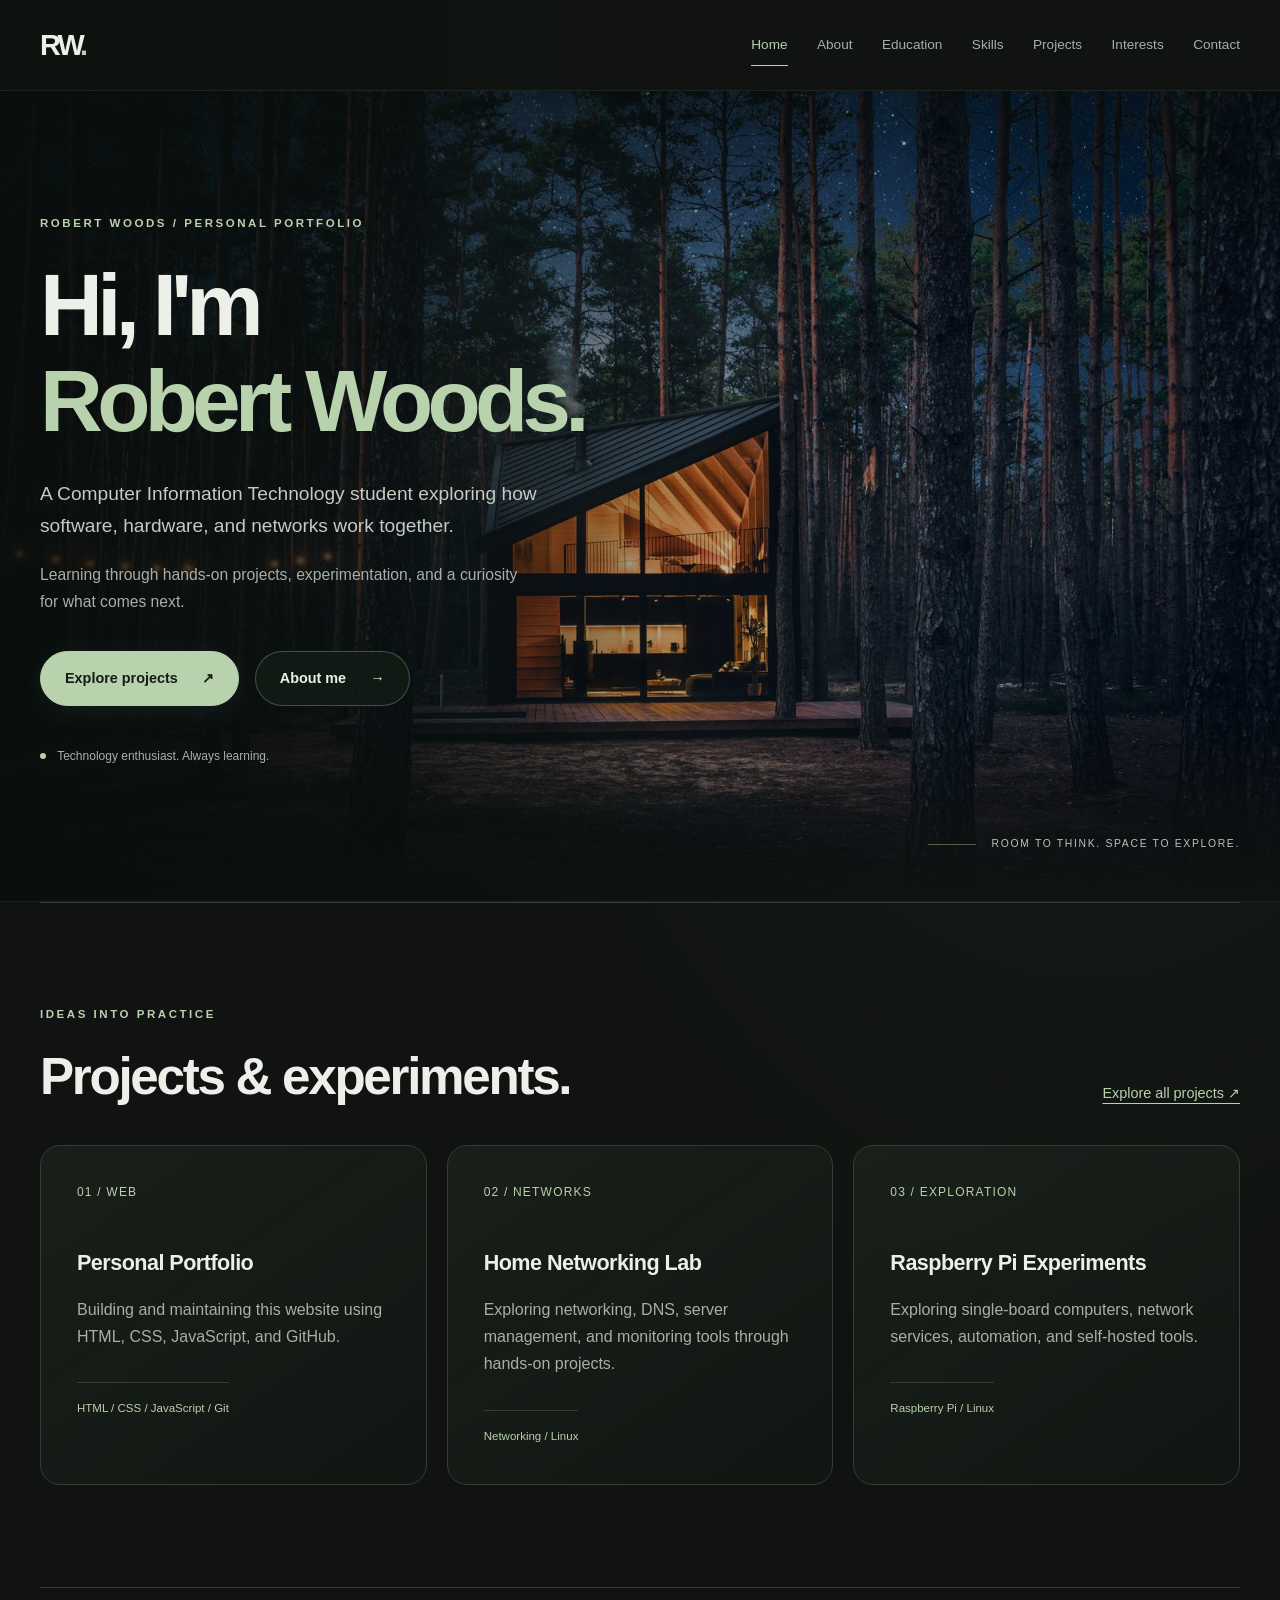
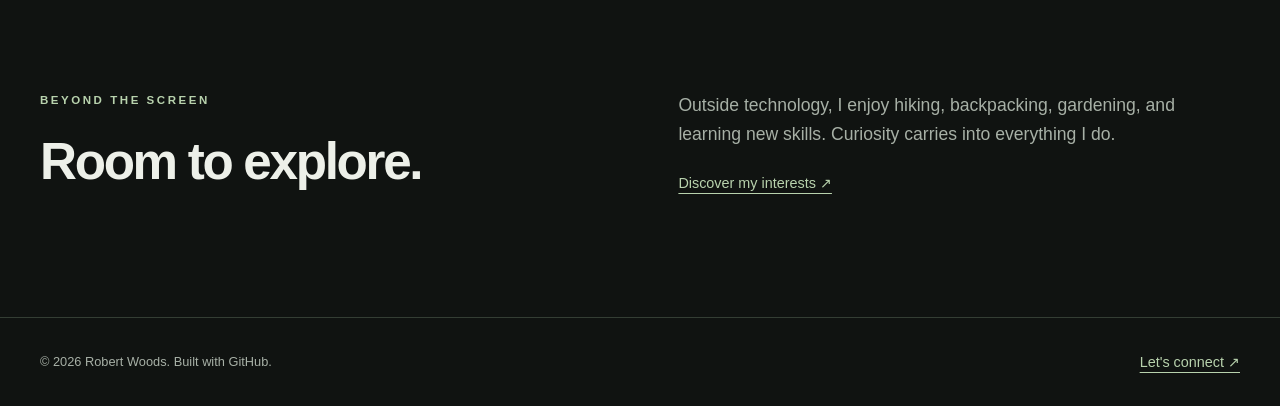
==== commit e2799b99: "Add realistic forest cabin homepage background" ====
--- a/index.html
+++ b/index.html
@@ -28,19 +28,8 @@
   </header>
   <main id="main-content" tabindex="-1">
 <section class="hero forest-hero" aria-labelledby="hero-title">
-  <!-- Decorative CSS scenery remains useful until a local background image is chosen. -->
-  <div class="forest-scene" aria-hidden="true">
-    <div class="forest-image"></div>
-    <div class="forest-ridge"></div>
-    <div class="forest-trees forest-trees--distant">
-      <i></i><i></i><i></i><i></i><i></i><i></i><i></i><i></i><i></i>
-    </div>
-    <div class="forest-cabin"><span class="cabin-window"></span></div>
-    <div class="forest-mist"></div>
-    <div class="forest-trees forest-trees--near">
-      <i></i><i></i><i></i><i></i><i></i>
-    </div>
-  </div>
+  <!-- Decorative photograph; the CSS gradient remains if the image cannot load. -->
+  <div class="forest-scene" aria-hidden="true"><div class="forest-image"></div></div>
   <div class="hero-inner container">
     <div class="hero-copy">
       <p class="eyebrow">Robert Woods / Personal portfolio</p>
--- a/style.css
+++ b/style.css
@@ -1,4 +1,4 @@
-﻿/* Set --hero-image to a local url(...) when final imagery is available. */
+/* Shared design tokens; the homepage photograph is configured in .forest-hero. */
 :root{color-scheme:dark;--bg:#101311;--surface:#191e1a;--text:#edf0e9;--muted:#a7b0a6;--accent:#b8d2ad;--border:#343e34;--hero-image:none;--radius:1.25rem;--space:clamp(4rem,8vw,8rem)}
 *{box-sizing:border-box}
 html{scroll-behavior:smooth;scroll-padding-top:7rem}
@@ -69,14 +69,12 @@
 }
 .sr-only{position:absolute;width:1px;height:1px;padding:0;margin:-1px;overflow:hidden;clip-path:inset(50%);white-space:nowrap;border:0}
 
-/* HOME / Forest at night
-   Add a local image: --hero-image: url("assets/forest-cabin.webp");
-   Paths are relative to this stylesheet. No image is required for the fallback.
-   When adding an image, set --hero-scenery-opacity: 0 to hide the CSS trees/cabin.
-   Keep the overlays for readable text; adjust --hero-image-position for the crop. */
+/* HOME / Forest photograph
+   Image paths are relative to this stylesheet. Change --hero-image to swap photos.
+   Keep the gradient fallback and readability overlays when replacing the image. */
 .forest-hero {
-  --hero-image-position: 70% center;
-  --hero-scenery-opacity: 1;
+  --hero-image: url("assets/images/cabin-in-the-forest.jpg");
+  --hero-image-position: 50% 62%;
   position: relative;
   isolation: isolate;
   overflow: hidden;
@@ -100,13 +98,14 @@
   inset: 0;
   background-image: var(--hero-image);
   background-size: cover;
+  background-repeat: no-repeat;
   background-position: var(--hero-image-position);
 }
 .forest-hero::after {
   content: "";
   z-index: -1;
   background:
-    linear-gradient(90deg, #090e0cf5 0%, #090e0ce8 30%, #090e0c95 53%, #090e0c10 80%),
+    linear-gradient(90deg, #090e0ce8 0%, #090e0cc4 28%, #090e0c65 48%, #090e0c14 72%),
     linear-gradient(0deg, var(--bg), transparent 24%, transparent 80%, #080d0b65);
 }
 .hero-inner {
@@ -137,81 +136,14 @@
   text-transform: uppercase;
 }
 .caption-line { width: 3rem; height: 1px; background: #b8d2ad65; }
-.forest-ridge {
-  position: absolute;
-  inset: 28% -5% 0;
-  background: #1b2d23;
-  opacity: calc(var(--hero-scenery-opacity) * .55);
-  clip-path: polygon(0 40%, 12% 27%, 27% 38%, 44% 18%, 59% 26%, 77% 4%, 100% 21%, 100% 100%, 0 100%);
-}
-.forest-trees {
-  position: absolute;
-  inset: 0;
-  opacity: var(--hero-scenery-opacity);
-}
-.forest-trees i {
-  position: absolute;
-  bottom: 13%;
-  left: 48%;
-  width: 13%;
-  height: 53%;
-  background: #0b1a13;
-  clip-path: polygon(50% 0, 66% 23%, 59% 22%, 78% 45%, 67% 42%, 91% 69%, 75% 65%, 100% 91%, 54% 89%, 54% 100%, 46% 100%, 46% 89%, 0 91%, 25% 65%, 9% 69%, 33% 42%, 22% 45%, 41% 22%, 34% 23%);
-}
-.forest-trees--distant i:nth-child(2) { left: 58%; height: 65%; width: 15%; }
-.forest-trees--distant i:nth-child(3) { left: 72%; height: 48%; }
-.forest-trees--distant i:nth-child(4) { left: 82%; height: 75%; width: 18%; }
-.forest-trees--distant i:nth-child(5) { left: 94%; height: 60%; }
-.forest-trees--distant i:nth-child(6) { left: 35%; height: 54%; }
-.forest-trees--distant i:nth-child(7) { left: 44%; height: 43%; }
-.forest-trees--distant i:nth-child(8) { left: 65%; height: 42%; }
-.forest-trees--distant i:nth-child(9) { left: 8%; height: 70%; width: 22%; }
-.forest-mist {
-  position: absolute;
-  inset: 30% -10% 3%;
-  background:
-    radial-gradient(ellipse at 78% 65%, #a9c8ae20, transparent 48%),
-    radial-gradient(ellipse at 65% 70%, #90b09a18, transparent 60%);
-}
-.forest-cabin {
-  position: absolute;
-  width: clamp(140px, 16vw, 250px);
-  height: clamp(115px, 13vw, 200px);
-  right: 15%;
-  bottom: 20%;
-  opacity: var(--hero-scenery-opacity);
-  background: linear-gradient(115deg, #26382a, #0c140f 75%);
-  clip-path: polygon(50% 0, 100% 43%, 91% 43%, 91% 100%, 9% 100%, 9% 43%, 0 43%);
-}
-.forest-cabin::before {
-  content: "";
-  position: absolute;
-  inset: 42% 9% 0;
-  background: repeating-linear-gradient(0deg, transparent 0 13px, #0004 14px 15px);
-}
-.cabin-window {
-  position: absolute;
-  left: 40%;
-  top: 53%;
-  width: 22%;
-  height: 29%;
-  background: linear-gradient(90deg, transparent 46%, #263425 46% 54%, transparent 54%),
-    linear-gradient(0deg, transparent 46%, #263425 46% 54%, transparent 54%), #c0c295;
-  box-shadow: 0 0 30px 12px #c9d2a333;
-}
-.forest-trees--near i { bottom: -12%; background: #070e0a; left: 88%; height: 105%; width: 24%; }
-.forest-trees--near i:nth-child(2) { left: 40%; height: 55%; width: 18%; }
-.forest-trees--near i:nth-child(3) { left: -12%; height: 100%; width: 32%; }
-.forest-trees--near i:nth-child(4) { left: 80%; height: 53%; width: 17%; }
-.forest-trees--near i:nth-child(5) { left: 26%; height: 32%; width: 15%; }
 @media (max-width: 900px) {
   .hero-inner { min-height: 780px; }
   .hero-copy { max-width: 580px; }
   .forest-hero::after {
-    background: linear-gradient(90deg, #090e0cf5, #090e0cc9 55%, #090e0c40),
+    background: linear-gradient(90deg, #090e0ce8, #090e0ca6 48%, #090e0c26),
       linear-gradient(0deg, var(--bg), transparent 30%);
   }
-  .forest-cabin { right: 8%; bottom: 12%; }
+  .forest-hero { --hero-image-position: 48% 60%; }
   .hero-caption { bottom: 2rem; }
 }
 @media (max-width: 600px) {
@@ -221,7 +153,6 @@
     background: linear-gradient(180deg, #090e0cf2 0%, #090e0ce6 46%, #090e0c65 76%, var(--bg)),
       linear-gradient(90deg, #090e0c80, transparent);
   }
-  .forest-cabin { right: 20%; bottom: 8%; width: 150px; height: 125px; }
-  .forest-trees--distant i { bottom: 4%; }
+  .forest-hero { --hero-image-position: 51% center; }
   .hero-caption { bottom: 1.6rem; left: 0; right: auto; font-size: .58rem; letter-spacing: .1em; }
 }
